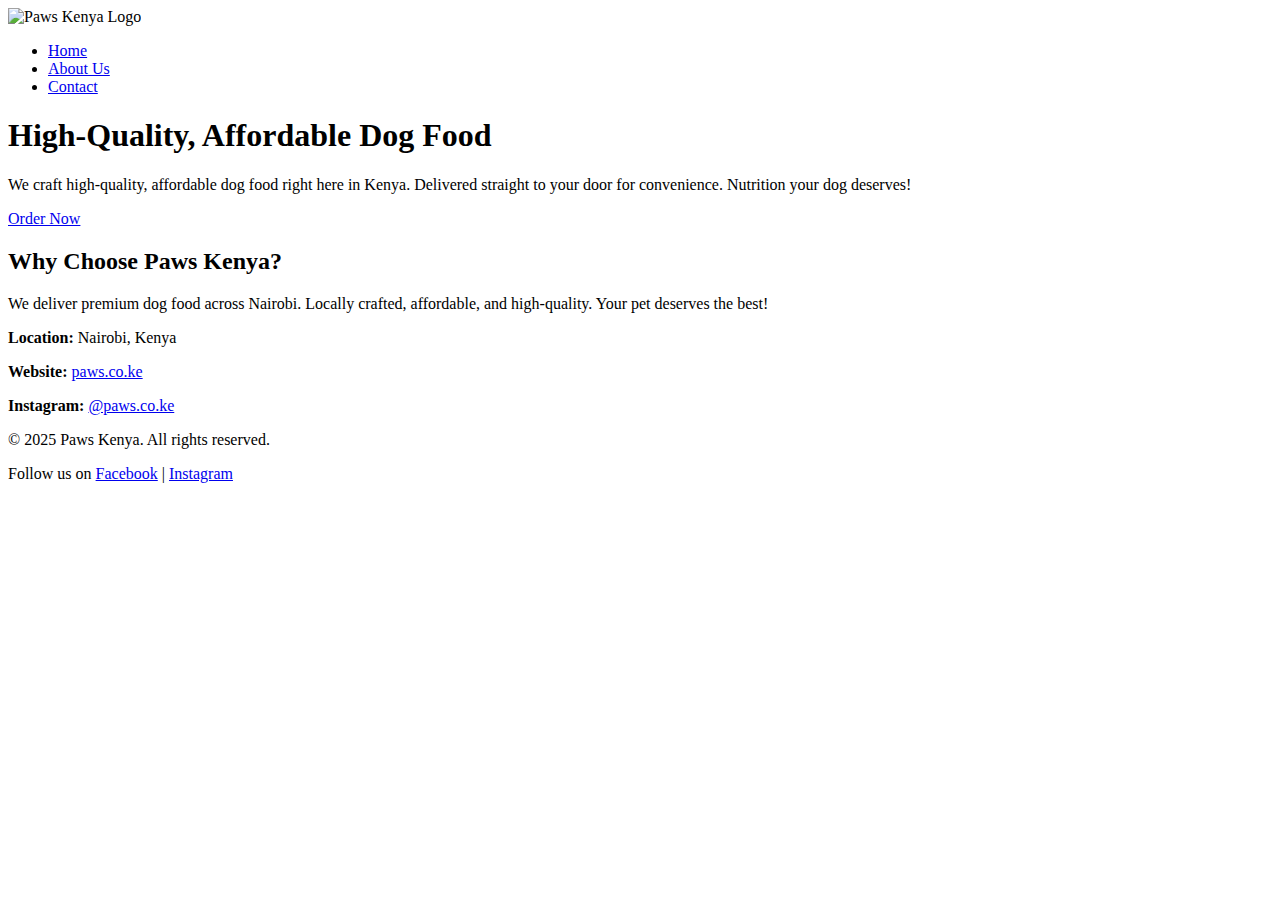
==== index.html @ 1e40ed29 "update" ====
<!DOCTYPE html>
<html lang="en">
<head>
    <meta charset="UTF-8">
    <meta name="viewport" content="width=device-width, initial-scale=1.0">
    <title>Paws Kenya - Premium Dog Food</title>
    <link rel="stylesheet" href="css/styles.css">
</head>
<body>
    <!-- Header Section -->
    <header>
        <div class="logo">
            <img src="images/logo.png" alt="Paws Kenya Logo">
        </div>
        <nav>
            <ul>
                <li><a href="index.html">Home</a></li>
                <li><a href="about.html">About Us</a></li>
                <li><a href="contact.html">Contact</a></li>
            </ul>
        </nav>
    </header>

    <!-- Hero Section -->
    <section class="hero">
        <h1>High-Quality, Affordable Dog Food</h1>
        <p>We craft high-quality, affordable dog food right here in Kenya. Delivered straight to your door for convenience. Nutrition your dog deserves!</p>
        <a href="https://wa.me/message/UTDJXATS2FQXM1" class="cta-button">Order Now</a>
    </section>

    <!-- About Section -->
    <section class="about">
        <h2>Why Choose Paws Kenya?</h2>
        <p>We deliver premium dog food across Nairobi. Locally crafted, affordable, and high-quality. Your pet deserves the best!</p>
        <div class="contact-info">
            <p><strong>Location:</strong> Nairobi, Kenya</p>
            <p><strong>Website:</strong> <a href="https://paws.co.ke">paws.co.ke</a></p>
            <p><strong>Instagram:</strong> <a href="https://instagram.com/paws.co.ke">@paws.co.ke</a></p>
        </div>
    </section>

    <!-- Footer Section -->
    <footer>
        <p>&copy; 2025 Paws Kenya. All rights reserved.</p>
        <p>Follow us on <a href="https://facebook.com">Facebook</a> | <a href="https://instagram.com/paws.co.ke">Instagram</a></p>
    </footer>

    <script src="js/main.js"></script>
</body>
</html>
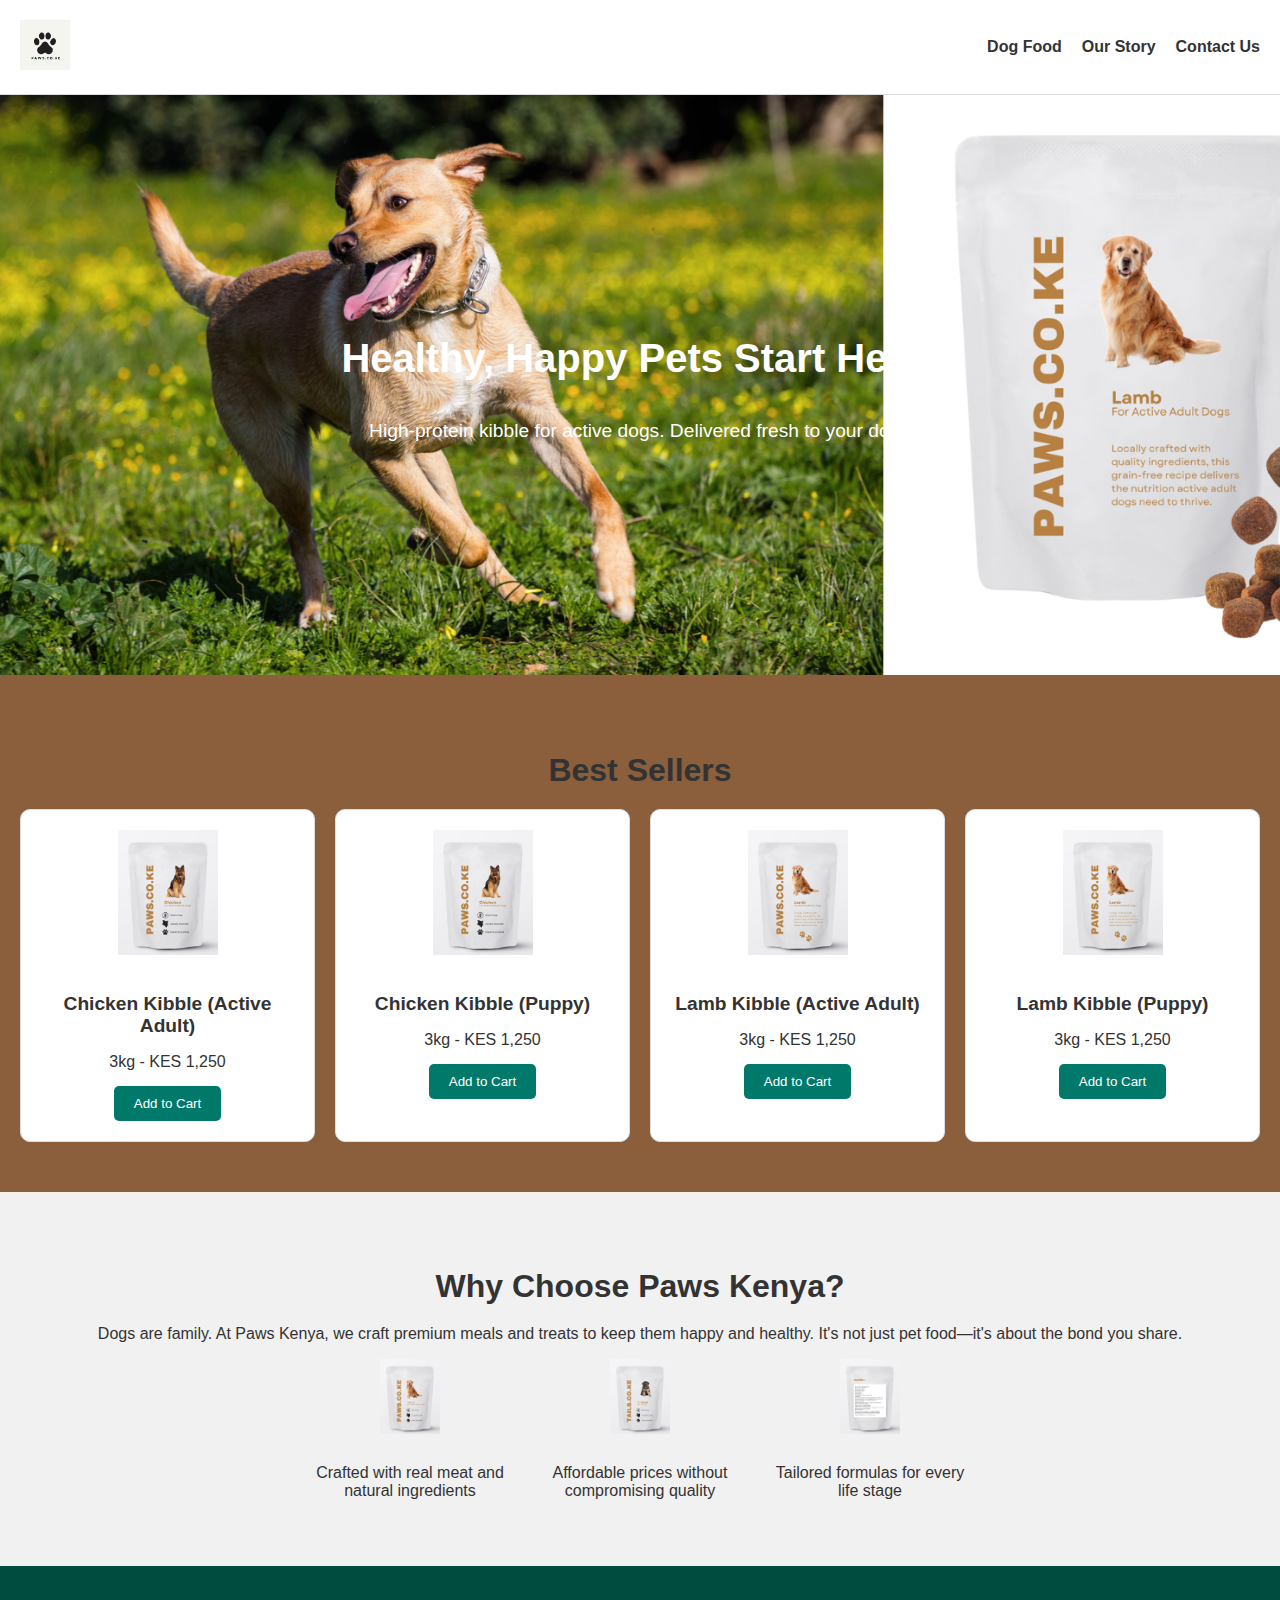
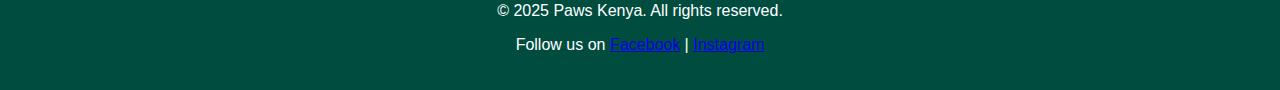
==== commit c1e40fb0: "few updates" ====
--- a/index.html
+++ b/index.html
@@ -14,28 +14,67 @@
         </div>
         <nav>
             <ul>
-                <li><a href="index.html">Home</a></li>
-                <li><a href="about.html">About Us</a></li>
-                <li><a href="contact.html">Contact</a></li>
+                <li><a href="#">Dog Food</a></li>
+                <li><a href="#">Our Story</a></li>
+                <li><a href="#">Contact Us</a></li>
             </ul>
         </nav>
     </header>
 
     <!-- Hero Section -->
     <section class="hero">
-        <h1>High-Quality, Affordable Dog Food</h1>
-        <p>We craft high-quality, affordable dog food right here in Kenya. Delivered straight to your door for convenience. Nutrition your dog deserves!</p>
-        <a href="https://wa.me/message/UTDJXATS2FQXM1" class="cta-button">Order Now</a>
+        <h1>Healthy, Happy Pets Start Here!</h1>
+        <p>High-protein kibble for active dogs. Delivered fresh to your door.</p>
     </section>
 
-    <!-- About Section -->
-    <section class="about">
+    <!-- Best Sellers Section -->
+    <section class="best-sellers">
+        <h2>Best Sellers</h2>
+        <div class="product-grid">
+            <div class="product-item">
+                <img src="images/chicken-kibble.png" alt="Chicken Kibble">
+                <h3>Chicken Kibble (Active Adult)</h3>
+                <p>3kg - KES 1,250</p>
+                <button>Add to Cart</button>
+            </div>
+            <div class="product-item">
+                <img src="images/chicken-kibble.png" alt="Chicken Kibble">
+                <h3>Chicken Kibble (Puppy)</h3>
+                <p>3kg - KES 1,250</p>
+                <button>Add to Cart</button>
+            </div>
+            <div class="product-item">
+                <img src="images/lamb-kibble.png" alt="Lamb Kibble">
+                <h3>Lamb Kibble (Active Adult)</h3>
+                <p>3kg - KES 1,250</p>
+                <button>Add to Cart</button>
+            </div>
+            <div class="product-item">
+                <img src="images/lamb-kibble.png" alt="Lamb Kibble">
+                <h3>Lamb Kibble (Puppy)</h3>
+                <p>3kg - KES 1,250</p>
+                <button>Add to Cart</button>
+            </div>
+        </div>
+    </section>
+
+    <!-- Why Choose Us Section -->
+    <section class="why-choose-us">
         <h2>Why Choose Paws Kenya?</h2>
-        <p>We deliver premium dog food across Nairobi. Locally crafted, affordable, and high-quality. Your pet deserves the best!</p>
-        <div class="contact-info">
-            <p><strong>Location:</strong> Nairobi, Kenya</p>
-            <p><strong>Website:</strong> <a href="https://paws.co.ke">paws.co.ke</a></p>
-            <p><strong>Instagram:</strong> <a href="https://instagram.com/paws.co.ke">@paws.co.ke</a></p>
+        <p>Dogs are family. At Paws Kenya, we craft premium meals and treats to keep them happy and healthy. It's not just pet food—it's about the bond you share.</p>
+        <div class="features">
+            <div class="feature-item">
+                <img src="images/real-meat.png" alt="Real Meat">
+                <p>Crafted with real meat and natural ingredients</p>
+            </div>
+            <div class="feature-item">
+                <img src="images/affordable.png" alt="Affordable">
+                <p>Affordable prices without compromising quality</p>
+            </div>
+            <div class="feature-item">
+                <img src="images/formulas.png" alt="Formulas">
+                <p>Tailored formulas for every life stage</p>
+            </div>
         </div>
     </section>
 
--- a/css/styles.css
+++ b/css/styles.css
@@ -0,0 +1,146 @@
+/* CSS Styles */
+body {
+    font-family: 'Arial', sans-serif;
+    margin: 0;
+    padding: 0;
+    background-color: #f9f9f9;
+    color: #333;
+}
+
+header {
+    background-color: #fff;
+    border-bottom: 1px solid #ddd;
+    padding: 20px;
+    display: flex;
+    justify-content: space-between;
+    align-items: center;
+}
+
+header .logo img {
+    height: 50px;
+}
+
+nav ul {
+    list-style: none;
+    display: flex;
+    gap: 20px;
+}
+
+nav ul li a {
+    color: #333;
+    text-decoration: none;
+    font-weight: bold;
+}
+
+.hero {
+    position: relative;
+    background-color: #8b5e3c;
+    background-image: url('../images/banner1.png');
+    background-size: cover;
+    background-position: center;
+    height: 60vh;
+    display: flex;
+    flex-direction: column;
+    justify-content: center;
+    align-items: center;
+    color: white;
+    text-align: center;
+    padding: 20px;
+}
+
+.hero h1 {
+    font-size: 2.5rem;
+    margin-bottom: 20px;
+}
+
+.hero p {
+    font-size: 1.2rem;
+}
+
+.best-sellers {
+    padding: 50px 20px;
+    text-align: center;
+    background-color: #8b5e3c;
+}
+
+.best-sellers h2 {
+    font-size: 2rem;
+    margin-bottom: 20px;
+}
+
+.product-grid {
+    display: grid;
+    grid-template-columns: repeat(auto-fit, minmax(200px, 1fr));
+    gap: 20px;
+}
+
+.product-item {
+    background-color: #fff;
+    border: 1px solid #ddd;
+    border-radius: 10px;
+    padding: 20px;
+    text-align: center;
+}
+
+.product-item img {
+    width: 100px;
+    height: auto;
+    margin-bottom: 15px;
+}
+
+.product-item h3 {
+    font-size: 1.2rem;
+    margin-bottom: 10px;
+}
+
+.product-item p {
+    font-size: 1rem;
+    margin-bottom: 15px;
+}
+
+.product-item button {
+    padding: 10px 20px;
+    background-color: #00796b;
+    color: #fff;
+    border: none;
+    border-radius: 5px;
+    cursor: pointer;
+}
+
+.product-item button:hover {
+    background-color: #004d40;
+}
+
+.why-choose-us {
+    background-color: #f1f1f1;
+    padding: 50px 20px;
+    text-align: center;
+}
+
+.why-choose-us h2 {
+    font-size: 2rem;
+    margin-bottom: 20px;
+}
+
+.features {
+    display: flex;
+    justify-content: center;
+    gap: 30px;
+}
+
+.feature-item {
+    max-width: 200px;
+}
+
+.feature-item img {
+    width: 60px;
+    height: auto;
+    margin-bottom: 10px;
+}
+
+footer {
+    background-color: #004d40;
+    color: #fff;
+    text-align: center;
+    padding: 20px 0;
+}
